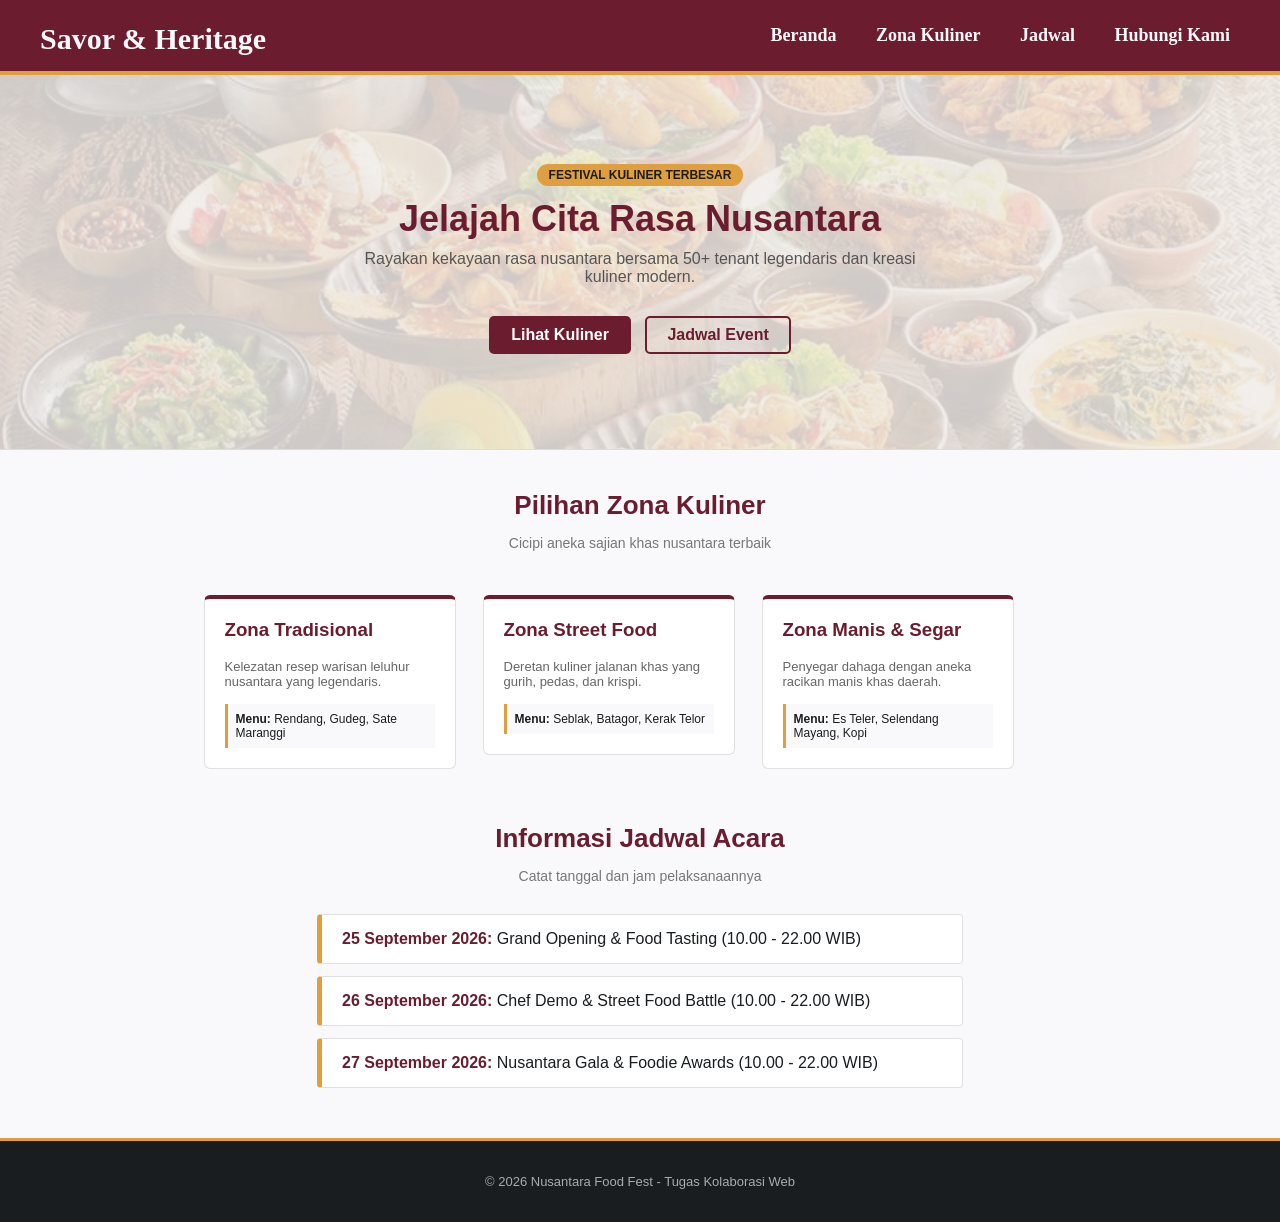
==== index.html @ eec051f6 "branch landing page" ====
<!DOCTYPE html>
<html lang="id">
<head>
    <meta charset="UTF-8">
    <title>Nusantara Food Fest 2026</title>
    <style>
        /* CSS Dasar sesuai materi slide */
        body {
            font-family: Arial, sans-serif;
            background-color: #F9F9FB;
            color: #1A1D20;
            margin: 0;
            padding: 0;
        }

        /* Navigasi */
        .navbar {
            background-color: #6B1D2F;
            border-bottom: 4px solid #E09F3E;
            padding: 15px 40px;
            overflow: auto;
        }

        .logo {
    float: left;
    color: #F9F9FB;
    font-size: 30px;
    font-weight: bold;
    padding-top: 7px;
    font-family: 'Berkshire Swash', serif; 
}

       .menu {
    float: right;
    list-style: none;
    margin: 0;
    padding: 0;
    margin-top: 10px; 
}

        .menu li {
            display: inline-block;
            margin-left: 15px;
        }

        .menu li a {
    color: #F9F9FB;
    text-decoration: none;
    font-size: 18px;
    padding: 7px 10px;
    font-weight: bold; 
    font-family: 'Georgia', serif;
}

        .tombol-nav {
            color: #fafbfd !important;
            border-radius: 4px;
            font-weight: bold;
        }

        /* Area Banner Utama */
       .banner {
    text-align: center;
    /* Memberi lapisan warna krem transparan di atas gambar */
    background: linear-gradient(rgba(240, 236, 233, 0.85), rgba(240, 236, 233, 0.85)), 
                url('food.jpeg');
    background-size: cover;
    background-position: center;
    padding: 90px 20px;
    border-bottom: 1px solid #DDD;
}

        .badge {
            background-color: #E09F3E;
            color: #1A1D20;
            padding: 4px 12px;
            font-size: 12px;
            font-weight: bold;
            border-radius: 12px;
        }

        .banner h1 {
            color: #6B1D2F;
            font-size: 36px;
            margin: 15px 0 10px 0;
        }

        .banner p {
            color: #555;
            font-size: 16px;
            max-width: 600px;
            margin: 0 auto 25px auto;
        }

        .tombol-banner {
            display: inline-block;
            background-color: #6B1D2F;
            color: #FFFFFF;
            text-decoration: none;
            padding: 10px 22px;
            border-radius: 5px;
            font-weight: bold;
            margin: 5px;
        }

        .tombol-banner-outline {
            display: inline-block;
            border: 2px solid #6B1D2F;
            color: #6B1D2F;
            text-decoration: none;
            padding: 8px 20px;
            border-radius: 5px;
            font-weight: bold;
            margin: 5px;
        }

        /* Area Konten */
        .konten {
            max-width: 900px;
            margin: 40px auto;
            padding: 0 20px;
            text-align: center;
        }

        .judul-bagian {
            color: #6B1D2F;
            font-size: 26px;
            margin-bottom: 5px;
        }

        .subjudul {
            color: #777;
            font-size: 14px;
            margin-bottom: 30px;
        }

        /* Kartu Pilihan Makanan */
        .kartu-baris {
            overflow: auto;
        }

        .kartu {
            float: left;
            width: 28%;
            margin: 1.5%;
            background-color: #FFFFFF;
            border: 1px solid #E0E0E0;
            border-top: 4px solid #6B1D2F;
            border-radius: 6px;
            padding: 20px;
            text-align: left;
            box-sizing: border-box;
        }

        .kartu h3 {
            color: #6B1D2F;
            margin-top: 0;
        }

        .kartu p {
            font-size: 13px;
            color: #666;
        }

        .kartu-item {
            font-size: 12px;
            background-color: #F9F9FB;
            padding: 8px;
            border-left: 3px solid #E09F3E;
            margin-top: 15px;
        }

        /* Informasi Jadwal */
        .kotak-jadwal {
            background-color: #FFFFFF;
            border: 1px solid #E0E0E0;
            border-left: 5px solid #E09F3E;
            margin: 12px auto;
            padding: 15px 20px;
            max-width: 600px;
            text-align: left;
            border-radius: 4px;
        }

        .kotak-jadwal strong {
            color: #6B1D2F;
        }

        /* Footer */
        .footer {
            background-color: #1A1D20;
            color: #AAA;
            text-align: center;
            padding: 20px;
            font-size: 13px;
            margin-top: 50px;
            border-top: 3px solid #E09F3E;
        }
    </style>
</head>
<body>

    <!-- Navigasi -->
    <div class="navbar">
        <div class="logo">Savor & Heritage</div>
        <ul class="menu">
            <li><a href="#banner">Beranda</a></li>
            <li><a href="#kuliner">Zona Kuliner</a></li>
            <li><a href="#jadwal">Jadwal</a></li>
            <li><a href="contact.html" class="tombol-nav">Hubungi Kami</a></li>
        </ul>
    </div>

    <!-- Area Banner -->
    <div id="banner" class="banner">
        <span class="badge">FESTIVAL KULINER TERBESAR</span>
        <h1>Jelajah Cita Rasa Nusantara</h1>
        <p>Rayakan kekayaan rasa nusantara bersama 50+ tenant legendaris dan kreasi kuliner modern.</p>
        <div>
            <a href="#kuliner" class="tombol-banner">Lihat Kuliner</a>
            <a href="#jadwal" class="tombol-banner-outline">Jadwal Event</a>
        </div>
    </div>

    <!-- Zona Kuliner -->
    <div id="kuliner" class="konten">
        <h2 class="judul-bagian">Pilihan Zona Kuliner</h2>
        <p class="subjudul">Cicipi aneka sajian khas nusantara terbaik</p>

        <div class="kartu-baris">
            <div class="kartu">
                <h3>Zona Tradisional</h3>
                <p>Kelezatan resep warisan leluhur nusantara yang legendaris.</p>
                <div class="kartu-item"><strong>Menu:</strong> Rendang, Gudeg, Sate Maranggi</div>
            </div>

            <div class="kartu">
                <h3>Zona Street Food</h3>
                <p>Deretan kuliner jalanan khas yang gurih, pedas, dan krispi.</p>
                <div class="kartu-item"><strong>Menu:</strong> Seblak, Batagor, Kerak Telor</div>
            </div>

            <div class="kartu">
                <h3>Zona Manis & Segar</h3>
                <p>Penyegar dahaga dengan aneka racikan manis khas daerah.</p>
                <div class="kartu-item"><strong>Menu:</strong> Es Teler, Selendang Mayang, Kopi</div>
            </div>
        </div>
    </div>

    <!-- Jadwal Acara -->
    <div id="jadwal" class="konten">
        <h2 class="judul-bagian">Informasi Jadwal Acara</h2>
        <p class="subjudul">Catat tanggal dan jam pelaksanaannya</p>

        <div class="kotak-jadwal">
            <strong>25 September 2026:</strong> Grand Opening & Food Tasting (10.00 - 22.00 WIB)
        </div>
        <div class="kotak-jadwal">
            <strong>26 September 2026:</strong> Chef Demo & Street Food Battle (10.00 - 22.00 WIB)
        </div>
        <div class="kotak-jadwal">
            <strong>27 September 2026:</strong> Nusantara Gala & Foodie Awards (10.00 - 22.00 WIB)
        </div>
    </div>

    <!-- Footer -->
    <div class="footer">
        <p>&copy; 2026 Nusantara Food Fest - Tugas Kolaborasi Web</p>
    </div>

</body>
</html>
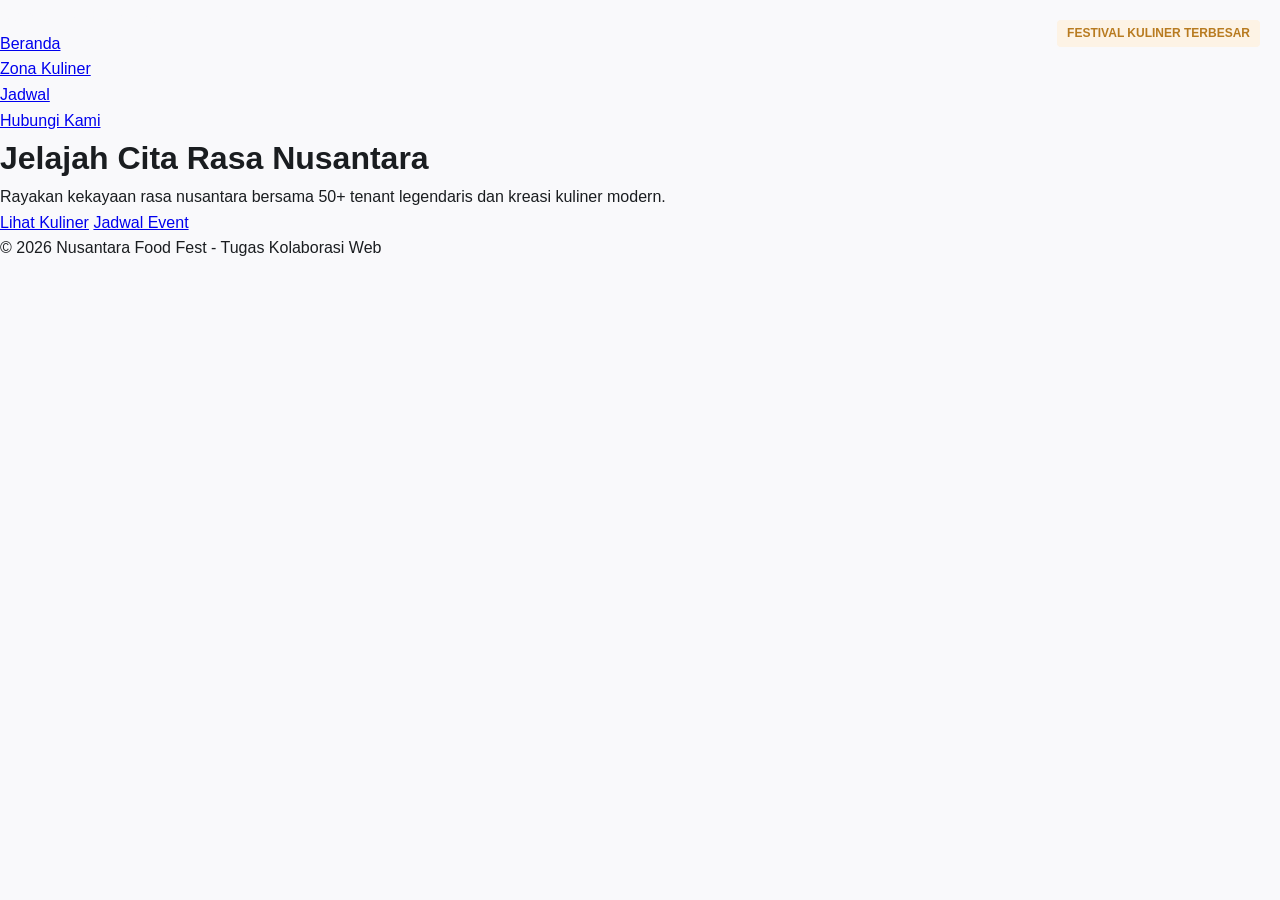
==== commit 2af61d5a: "pemisahan file HTML dan CSS" ====
--- a/index.html
+++ b/index.html
@@ -2,201 +2,9 @@
 <html lang="id">
 <head>
     <meta charset="UTF-8">
-    <title>Nusantara Food Fest 2026</title>
-    <style>
-        /* CSS Dasar sesuai materi slide */
-        body {
-            font-family: Arial, sans-serif;
-            background-color: #F9F9FB;
-            color: #1A1D20;
-            margin: 0;
-            padding: 0;
-        }
-
-        /* Navigasi */
-        .navbar {
-            background-color: #6B1D2F;
-            border-bottom: 4px solid #E09F3E;
-            padding: 15px 40px;
-            overflow: auto;
-        }
-
-        .logo {
-    float: left;
-    color: #F9F9FB;
-    font-size: 30px;
-    font-weight: bold;
-    padding-top: 7px;
-    font-family: 'Berkshire Swash', serif; 
-}
-
-       .menu {
-    float: right;
-    list-style: none;
-    margin: 0;
-    padding: 0;
-    margin-top: 10px; 
-}
-
-        .menu li {
-            display: inline-block;
-            margin-left: 15px;
-        }
-
-        .menu li a {
-    color: #F9F9FB;
-    text-decoration: none;
-    font-size: 18px;
-    padding: 7px 10px;
-    font-weight: bold; 
-    font-family: 'Georgia', serif;
-}
-
-        .tombol-nav {
-            color: #fafbfd !important;
-            border-radius: 4px;
-            font-weight: bold;
-        }
-
-        /* Area Banner Utama */
-       .banner {
-    text-align: center;
-    /* Memberi lapisan warna krem transparan di atas gambar */
-    background: linear-gradient(rgba(240, 236, 233, 0.85), rgba(240, 236, 233, 0.85)), 
-                url('food.jpeg');
-    background-size: cover;
-    background-position: center;
-    padding: 90px 20px;
-    border-bottom: 1px solid #DDD;
-}
-
-        .badge {
-            background-color: #E09F3E;
-            color: #1A1D20;
-            padding: 4px 12px;
-            font-size: 12px;
-            font-weight: bold;
-            border-radius: 12px;
-        }
-
-        .banner h1 {
-            color: #6B1D2F;
-            font-size: 36px;
-            margin: 15px 0 10px 0;
-        }
-
-        .banner p {
-            color: #555;
-            font-size: 16px;
-            max-width: 600px;
-            margin: 0 auto 25px auto;
-        }
-
-        .tombol-banner {
-            display: inline-block;
-            background-color: #6B1D2F;
-            color: #FFFFFF;
-            text-decoration: none;
-            padding: 10px 22px;
-            border-radius: 5px;
-            font-weight: bold;
-            margin: 5px;
-        }
-
-        .tombol-banner-outline {
-            display: inline-block;
-            border: 2px solid #6B1D2F;
-            color: #6B1D2F;
-            text-decoration: none;
-            padding: 8px 20px;
-            border-radius: 5px;
-            font-weight: bold;
-            margin: 5px;
-        }
-
-        /* Area Konten */
-        .konten {
-            max-width: 900px;
-            margin: 40px auto;
-            padding: 0 20px;
-            text-align: center;
-        }
-
-        .judul-bagian {
-            color: #6B1D2F;
-            font-size: 26px;
-            margin-bottom: 5px;
-        }
-
-        .subjudul {
-            color: #777;
-            font-size: 14px;
-            margin-bottom: 30px;
-        }
-
-        /* Kartu Pilihan Makanan */
-        .kartu-baris {
-            overflow: auto;
-        }
-
-        .kartu {
-            float: left;
-            width: 28%;
-            margin: 1.5%;
-            background-color: #FFFFFF;
-            border: 1px solid #E0E0E0;
-            border-top: 4px solid #6B1D2F;
-            border-radius: 6px;
-            padding: 20px;
-            text-align: left;
-            box-sizing: border-box;
-        }
-
-        .kartu h3 {
-            color: #6B1D2F;
-            margin-top: 0;
-        }
-
-        .kartu p {
-            font-size: 13px;
-            color: #666;
-        }
-
-        .kartu-item {
-            font-size: 12px;
-            background-color: #F9F9FB;
-            padding: 8px;
-            border-left: 3px solid #E09F3E;
-            margin-top: 15px;
-        }
-
-        /* Informasi Jadwal */
-        .kotak-jadwal {
-            background-color: #FFFFFF;
-            border: 1px solid #E0E0E0;
-            border-left: 5px solid #E09F3E;
-            margin: 12px auto;
-            padding: 15px 20px;
-            max-width: 600px;
-            text-align: left;
-            border-radius: 4px;
-        }
-
-        .kotak-jadwal strong {
-            color: #6B1D2F;
-        }
-
-        /* Footer */
-        .footer {
-            background-color: #1A1D20;
-            color: #AAA;
-            text-align: center;
-            padding: 20px;
-            font-size: 13px;
-            margin-top: 50px;
-            border-top: 3px solid #E09F3E;
-        }
-    </style>
+    <title>Beranda - Nusantara Food Fest 2026</title>
+    <!-- Menghubungkan ke file CSS terpisah -->
+    <link rel="stylesheet" href="style.css">
 </head>
 <body>
 
@@ -204,63 +12,21 @@
     <div class="navbar">
         <div class="logo">Savor & Heritage</div>
         <ul class="menu">
-            <li><a href="#banner">Beranda</a></li>
-            <li><a href="#kuliner">Zona Kuliner</a></li>
-            <li><a href="#jadwal">Jadwal</a></li>
+            <li><a href="index.html">Beranda</a></li>
+            <li><a href="kuliner.html">Zona Kuliner</a></li>
+            <li><a href="jadwal.html">Jadwal</a></li>
             <li><a href="contact.html" class="tombol-nav">Hubungi Kami</a></li>
         </ul>
     </div>
 
-    <!-- Area Banner -->
-    <div id="banner" class="banner">
+    <!-- Banner (Sekarang dibuat mengisi layar) -->
+    <div class="banner">
         <span class="badge">FESTIVAL KULINER TERBESAR</span>
         <h1>Jelajah Cita Rasa Nusantara</h1>
         <p>Rayakan kekayaan rasa nusantara bersama 50+ tenant legendaris dan kreasi kuliner modern.</p>
         <div>
-            <a href="#kuliner" class="tombol-banner">Lihat Kuliner</a>
-            <a href="#jadwal" class="tombol-banner-outline">Jadwal Event</a>
-        </div>
-    </div>
-
-    <!-- Zona Kuliner -->
-    <div id="kuliner" class="konten">
-        <h2 class="judul-bagian">Pilihan Zona Kuliner</h2>
-        <p class="subjudul">Cicipi aneka sajian khas nusantara terbaik</p>
-
-        <div class="kartu-baris">
-            <div class="kartu">
-                <h3>Zona Tradisional</h3>
-                <p>Kelezatan resep warisan leluhur nusantara yang legendaris.</p>
-                <div class="kartu-item"><strong>Menu:</strong> Rendang, Gudeg, Sate Maranggi</div>
-            </div>
-
-            <div class="kartu">
-                <h3>Zona Street Food</h3>
-                <p>Deretan kuliner jalanan khas yang gurih, pedas, dan krispi.</p>
-                <div class="kartu-item"><strong>Menu:</strong> Seblak, Batagor, Kerak Telor</div>
-            </div>
-
-            <div class="kartu">
-                <h3>Zona Manis & Segar</h3>
-                <p>Penyegar dahaga dengan aneka racikan manis khas daerah.</p>
-                <div class="kartu-item"><strong>Menu:</strong> Es Teler, Selendang Mayang, Kopi</div>
-            </div>
-        </div>
-    </div>
-
-    <!-- Jadwal Acara -->
-    <div id="jadwal" class="konten">
-        <h2 class="judul-bagian">Informasi Jadwal Acara</h2>
-        <p class="subjudul">Catat tanggal dan jam pelaksanaannya</p>
-
-        <div class="kotak-jadwal">
-            <strong>25 September 2026:</strong> Grand Opening & Food Tasting (10.00 - 22.00 WIB)
-        </div>
-        <div class="kotak-jadwal">
-            <strong>26 September 2026:</strong> Chef Demo & Street Food Battle (10.00 - 22.00 WIB)
-        </div>
-        <div class="kotak-jadwal">
-            <strong>27 September 2026:</strong> Nusantara Gala & Foodie Awards (10.00 - 22.00 WIB)
+            <a href="kuliner.html" class="tombol-banner">Lihat Kuliner</a>
+            <a href="jadwal.html" class="tombol-banner-outline">Jadwal Event</a>
         </div>
     </div>
 
--- a/style.css
+++ b/style.css
@@ -0,0 +1,265 @@
+* {
+    margin: 0;
+    padding: 0;
+    box-sizing: border-box;
+    scroll-behavior: smooth;
+}
+
+body {
+    font-family: 'Segoe UI', -apple-system, BlinkMacSystemFont, Roboto, sans-serif;
+    background-color: #F9F9FB;
+    color: #1A1D20;
+    line-height: 1.6;
+}
+
+/* Header & Navigasi Sticky */
+header {
+    position: sticky;
+    top: 0;
+    z-index: 100;
+    background-color: #6B1D2F;
+    border-bottom: 3px solid #E09F3E;
+    box-shadow: 0 4px 15px rgba(0, 0, 0, 0.1);
+}
+
+.nav-container {
+    max-width: 1050px;
+    margin: 0 auto;
+    padding: 16px 24px;
+    display: flex;
+    justify-content: space-between;
+    align-items: center;
+}
+
+.logo {
+    font-weight: 800;
+    color: #F9F9FB;
+    letter-spacing: 1.5px;
+    font-size: 1.2rem;
+}
+
+nav ul {
+    display: flex;
+    list-style: none;
+    gap: 16px;
+    align-items: center;
+}
+
+nav ul li a {
+    color: #F9F9FB;
+    text-decoration: none;
+    font-size: 0.95rem;
+    font-weight: 500;
+    padding: 6px 12px;
+    transition: 0.2s ease;
+}
+
+nav ul li a:hover {
+    color: #E09F3E;
+}
+
+.nav-btn {
+    background-color: #E09F3E !important;
+    color: #1A1D20 !important;
+    border-radius: 6px;
+    font-weight: 600;
+}
+
+/* Hero Section Besar */
+#hero {
+    text-align: center;
+    padding: 85px 20px;
+    background: linear-gradient(rgba(107, 29, 47, 0.04), rgba(107, 29, 47, 0.01));
+    border-bottom: 1px solid #E5E5EB;
+}
+
+.tagline {
+    display: inline-block;
+    background-color: #E09F3E;
+    color: #1A1D20;
+    padding: 5px 14px;
+    font-size: 0.8rem;
+    font-weight: 700;
+    border-radius: 20px;
+    letter-spacing: 1px;
+    margin-bottom: 16px;
+}
+
+#hero h1 {
+    font-size: 2.7rem;
+    color: #6B1D2F;
+    margin-bottom: 16px;
+    font-weight: 800;
+}
+
+#hero p {
+    font-size: 1.15rem;
+    color: #555;
+    max-width: 620px;
+    margin: 0 auto 30px auto;
+}
+
+.hero-actions {
+    display: flex;
+    justify-content: center;
+    gap: 16px;
+}
+
+.btn-primary, .btn-secondary {
+    text-decoration: none;
+    padding: 12px 26px;
+    border-radius: 6px;
+    font-weight: 600;
+    font-size: 0.95rem;
+    transition: 0.2s ease;
+}
+
+.btn-primary {
+    background-color: #6B1D2F;
+    color: #F9F9FB;
+}
+
+.btn-primary:hover {
+    background-color: #521523;
+}
+
+.btn-secondary {
+    background-color: transparent;
+    color: #1A1D20;
+    border: 2px solid #6B1D2F;
+}
+
+.btn-secondary:hover {
+    background-color: #6B1D2F;
+    color: #F9F9FB;
+}
+
+/* Kontainer Standar */
+.container {
+    max-width: 1050px;
+    margin: 60px auto;
+    padding: 0 20px;
+}
+
+.section-title {
+    text-align: center;
+    color: #6B1D2F;
+    font-size: 1.8rem;
+    margin-bottom: 6px;
+}
+
+.section-subtitle {
+    text-align: center;
+    color: #777;
+    margin-bottom: 36px;
+    font-size: 0.95rem;
+}
+
+/* Grid Kartu Makanan */
+.grid-cards {
+    display: grid;
+    grid-template-columns: repeat(auto-fit, minmax(280px, 1fr));
+    gap: 24px;
+}
+
+.card {
+    background: #FFFFFF;
+    padding: 28px;
+    border-radius: 12px;
+    border: 1px solid #ECECF0;
+    box-shadow: 0 4px 18px rgba(0, 0, 0, 0.04);
+    display: flex;
+    flex-direction: column;
+    position: relative;
+    transition: transform 0.2s ease;
+}
+
+.card:hover {
+    transform: translateY(-5px);
+}
+
+.badge {
+    position: absolute;
+    top: 20px;
+    right: 20px;
+    background-color: #FDF3E5;
+    color: #B87B20;
+    font-size: 0.75rem;
+    font-weight: 700;
+    padding: 4px 10px;
+    border-radius: 4px;
+}
+
+.card h3 {
+    color: #6B1D2F;
+    font-size: 1.25rem;
+    margin-bottom: 10px;
+    margin-top: 8px;
+}
+
+.card p {
+    font-size: 0.9rem;
+    color: #666;
+    margin-bottom: 18px;
+}
+
+.card-items {
+    margin-top: auto;
+    padding-top: 14px;
+    border-top: 1px dashed #E5E5EB;
+    font-size: 0.85rem;
+    color: #1A1D20;
+    font-weight: 500;
+}
+
+/* Timeline Layout */
+.timeline-box {
+    display: flex;
+    flex-direction: column;
+    gap: 16px;
+    max-width: 700px;
+    margin: 0 auto;
+}
+
+.timeline-item {
+    background: #FFFFFF;
+    border: 1px solid #ECECF0;
+    border-left: 4px solid #E09F3E;
+    padding: 18px 24px;
+    border-radius: 8px;
+    display: flex;
+    align-items: center;
+    justify-content: space-between;
+}
+
+.time-date {
+    background-color: #6B1D2F;
+    color: #F9F9FB;
+    padding: 8px 14px;
+    border-radius: 6px;
+    font-weight: 700;
+    font-size: 0.9rem;
+    text-align: center;
+}
+
+.time-detail h4 {
+    color: #1A1D20;
+    font-size: 1.05rem;
+    margin-bottom: 4px;
+}
+
+.time-detail p {
+    color: #777;
+    font-size: 0.85rem;
+}
+
+/* Footer */
+footer {
+    text-align: center;
+    padding: 24px;
+    background-color: #1A1D20;
+    color: #999;
+    font-size: 0.85rem;
+    border-top: 3px solid #E09F3E;
+    margin-top: 70px;
+}
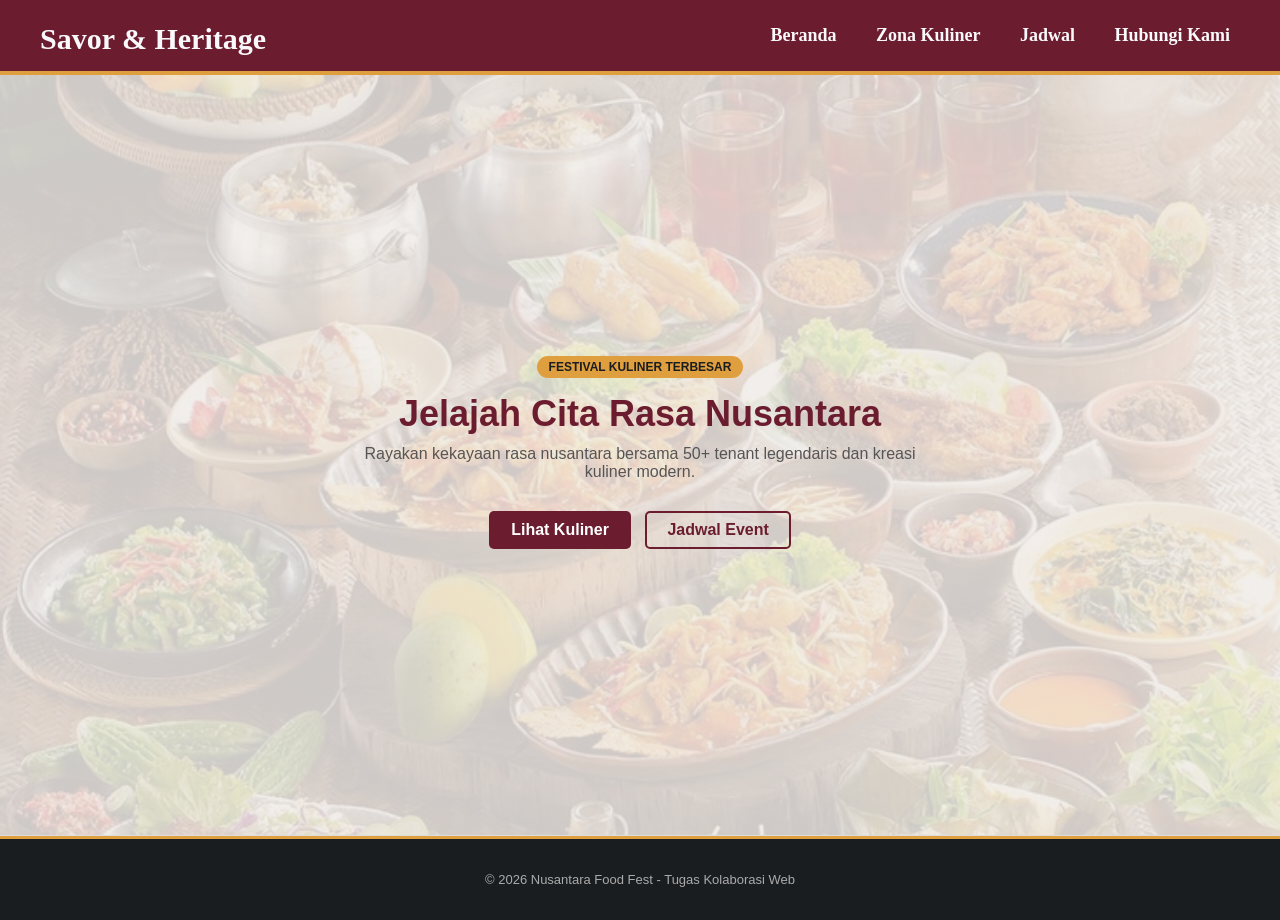
==== commit d062d8ab: "Refactor  in index.html for clarity" ====
--- a/index.html
+++ b/index.html
@@ -3,7 +3,7 @@
 <head>
     <meta charset="UTF-8">
     <title>Beranda - Nusantara Food Fest 2026</title>
-    <!-- Menghubungkan ke file CSS terpisah -->
+    
     <link rel="stylesheet" href="style.css">
 </head>
 <body>
@@ -19,7 +19,7 @@
         </ul>
     </div>
 
-    <!-- Banner (Sekarang dibuat mengisi layar) -->
+    <!-- Banner -->
     <div class="banner">
         <span class="badge">FESTIVAL KULINER TERBESAR</span>
         <h1>Jelajah Cita Rasa Nusantara</h1>
@@ -36,4 +36,4 @@
     </div>
 
 </body>
-</html>+</html>
--- a/style.css
+++ b/style.css
@@ -1,265 +1,193 @@
-* {
+
+body {
+    font-family: Arial, sans-serif;
+    background-color: #F9F9FB;
+    color: #1A1D20;
     margin: 0;
     padding: 0;
-    box-sizing: border-box;
-    scroll-behavior: smooth;
 }
 
-body {
-    font-family: 'Segoe UI', -apple-system, BlinkMacSystemFont, Roboto, sans-serif;
-    background-color: #F9F9FB;
-    color: #1A1D20;
-    line-height: 1.6;
-}
-
-/* Header & Navigasi Sticky */
-header {
-    position: sticky;
-    top: 0;
-    z-index: 100;
+.navbar {
     background-color: #6B1D2F;
-    border-bottom: 3px solid #E09F3E;
-    box-shadow: 0 4px 15px rgba(0, 0, 0, 0.1);
-}
-
-.nav-container {
-    max-width: 1050px;
-    margin: 0 auto;
-    padding: 16px 24px;
-    display: flex;
-    justify-content: space-between;
-    align-items: center;
+    border-bottom: 4px solid #E09F3E;
+    padding: 15px 40px;
+    overflow: auto;
 }
 
 .logo {
-    font-weight: 800;
+    float: left;
     color: #F9F9FB;
-    letter-spacing: 1.5px;
-    font-size: 1.2rem;
+    font-size: 30px;
+    font-weight: bold;
+    padding-top: 7px;
+    font-family: 'Berkshire Swash', serif; 
 }
 
-nav ul {
-    display: flex;
+.menu {
+    float: right;
     list-style: none;
-    gap: 16px;
-    align-items: center;
+    margin: 0;
+    padding: 0;
+    margin-top: 10px; 
 }
 
-nav ul li a {
+.menu li {
+    display: inline-block;
+    margin-left: 15px;
+}
+
+.menu li a {
     color: #F9F9FB;
     text-decoration: none;
-    font-size: 0.95rem;
-    font-weight: 500;
-    padding: 6px 12px;
-    transition: 0.2s ease;
+    font-size: 18px;
+    padding: 7px 10px;
+    font-weight: bold; 
+    font-family: 'Georgia', serif;
 }
 
-nav ul li a:hover {
-    color: #E09F3E;
+.tombol-nav {
+    color: #fafbfd !important;
+    border-radius: 4px;
+    font-weight: bold;
 }
 
-.nav-btn {
-    background-color: #E09F3E !important;
-    color: #1A1D20 !important;
-    border-radius: 6px;
-    font-weight: 600;
-}
-
-/* Hero Section Besar */
-#hero {
+.banner {
     text-align: center;
-    padding: 85px 20px;
-    background: linear-gradient(rgba(107, 29, 47, 0.04), rgba(107, 29, 47, 0.01));
-    border-bottom: 1px solid #E5E5EB;
-}
-
-.tagline {
-    display: inline-block;
-    background-color: #E09F3E;
-    color: #1A1D20;
-    padding: 5px 14px;
-    font-size: 0.8rem;
-    font-weight: 700;
-    border-radius: 20px;
-    letter-spacing: 1px;
-    margin-bottom: 16px;
-}
-
-#hero h1 {
-    font-size: 2.7rem;
-    color: #6B1D2F;
-    margin-bottom: 16px;
-    font-weight: 800;
-}
-
-#hero p {
-    font-size: 1.15rem;
-    color: #555;
-    max-width: 620px;
-    margin: 0 auto 30px auto;
-}
-
-.hero-actions {
-    display: flex;
-    justify-content: center;
-    gap: 16px;
-}
-
-.btn-primary, .btn-secondary {
-    text-decoration: none;
-    padding: 12px 26px;
-    border-radius: 6px;
-    font-weight: 600;
-    font-size: 0.95rem;
-    transition: 0.2s ease;
-}
-
-.btn-primary {
-    background-color: #6B1D2F;
-    color: #F9F9FB;
-}
-
-.btn-primary:hover {
-    background-color: #521523;
-}
-
-.btn-secondary {
-    background-color: transparent;
-    color: #1A1D20;
-    border: 2px solid #6B1D2F;
-}
-
-.btn-secondary:hover {
-    background-color: #6B1D2F;
-    color: #F9F9FB;
-}
-
-/* Kontainer Standar */
-.container {
-    max-width: 1050px;
-    margin: 60px auto;
-    padding: 0 20px;
-}
-
-.section-title {
-    text-align: center;
-    color: #6B1D2F;
-    font-size: 1.8rem;
-    margin-bottom: 6px;
-}
-
-.section-subtitle {
-    text-align: center;
-    color: #777;
-    margin-bottom: 36px;
-    font-size: 0.95rem;
-}
-
-/* Grid Kartu Makanan */
-.grid-cards {
-    display: grid;
-    grid-template-columns: repeat(auto-fit, minmax(280px, 1fr));
-    gap: 24px;
-}
-
-.card {
-    background: #FFFFFF;
-    padding: 28px;
-    border-radius: 12px;
-    border: 1px solid #ECECF0;
-    box-shadow: 0 4px 18px rgba(0, 0, 0, 0.04);
+    background: linear-gradient(rgba(240, 236, 233, 0.85), rgba(240, 236, 233, 0.85)), url('food.jpeg');
+    background-size: cover;
+    background-position: center;
+    min-height: calc(100vh - 180px); 
     display: flex;
     flex-direction: column;
-    position: relative;
-    transition: transform 0.2s ease;
-}
-
-.card:hover {
-    transform: translateY(-5px);
+    justify-content: center;
+    align-items: center;
+    padding: 20px;
+    border-bottom: 1px solid #DDD;
 }
 
 .badge {
-    position: absolute;
-    top: 20px;
-    right: 20px;
-    background-color: #FDF3E5;
-    color: #B87B20;
-    font-size: 0.75rem;
-    font-weight: 700;
-    padding: 4px 10px;
+    background-color: #E09F3E;
+    color: #1A1D20;
+    padding: 4px 12px;
+    font-size: 12px;
+    font-weight: bold;
+    border-radius: 12px;
+}
+
+.banner h1 {
+    color: #6B1D2F;
+    font-size: 36px;
+    margin: 15px 0 10px 0;
+}
+
+.banner p {
+    color: #555;
+    font-size: 16px;
+    max-width: 600px;
+    margin: 0 auto 25px auto;
+}
+
+.tombol-banner {
+    display: inline-block;
+    background-color: #6B1D2F;
+    color: #FFFFFF;
+    text-decoration: none;
+    padding: 10px 22px;
+    border-radius: 5px;
+    font-weight: bold;
+    margin: 5px;
+}
+
+.tombol-banner-outline {
+    display: inline-block;
+    border: 2px solid #6B1D2F;
+    color: #6B1D2F;
+    text-decoration: none;
+    padding: 8px 20px;
+    border-radius: 5px;
+    font-weight: bold;
+    margin: 5px;
+}
+
+
+.main-content {
+    min-height: calc(100vh - 200px);
+}
+
+.konten {
+    max-width: 900px;
+    margin: 40px auto;
+    padding: 0 20px;
+    text-align: center;
+}
+
+.judul-bagian {
+    color: #6B1D2F;
+    font-size: 26px;
+    margin-bottom: 5px;
+}
+
+.subjudul {
+    color: #777;
+    font-size: 14px;
+    margin-bottom: 30px;
+}
+
+.kartu-baris {
+    overflow: auto;
+}
+
+.kartu {
+    float: left;
+    width: 28%;
+    margin: 1.5%;
+    background-color: #FFFFFF;
+    border: 1px solid #E0E0E0;
+    border-top: 4px solid #6B1D2F;
+    border-radius: 6px;
+    padding: 20px;
+    text-align: left;
+    box-sizing: border-box;
+}
+
+.kartu h3 {
+    color: #6B1D2F;
+    margin-top: 0;
+}
+
+.kartu p {
+    font-size: 13px;
+    color: #666;
+}
+
+.kartu-item {
+    font-size: 12px;
+    background-color: #F9F9FB;
+    padding: 8px;
+    border-left: 3px solid #E09F3E;
+    margin-top: 15px;
+}
+
+.kotak-jadwal {
+    background-color: #FFFFFF;
+    border: 1px solid #E0E0E0;
+    border-left: 5px solid #E09F3E;
+    margin: 12px auto;
+    padding: 15px 20px;
+    max-width: 600px;
+    text-align: left;
     border-radius: 4px;
 }
 
-.card h3 {
+.kotak-jadwal strong {
     color: #6B1D2F;
-    font-size: 1.25rem;
-    margin-bottom: 10px;
-    margin-top: 8px;
 }
 
-.card p {
-    font-size: 0.9rem;
-    color: #666;
-    margin-bottom: 18px;
-}
-
-.card-items {
-    margin-top: auto;
-    padding-top: 14px;
-    border-top: 1px dashed #E5E5EB;
-    font-size: 0.85rem;
-    color: #1A1D20;
-    font-weight: 500;
-}
-
-/* Timeline Layout */
-.timeline-box {
-    display: flex;
-    flex-direction: column;
-    gap: 16px;
-    max-width: 700px;
-    margin: 0 auto;
-}
-
-.timeline-item {
-    background: #FFFFFF;
-    border: 1px solid #ECECF0;
-    border-left: 4px solid #E09F3E;
-    padding: 18px 24px;
-    border-radius: 8px;
-    display: flex;
-    align-items: center;
-    justify-content: space-between;
-}
-
-.time-date {
-    background-color: #6B1D2F;
-    color: #F9F9FB;
-    padding: 8px 14px;
-    border-radius: 6px;
-    font-weight: 700;
-    font-size: 0.9rem;
+.footer {
+    background-color: #1A1D20;
+    color: #AAA;
     text-align: center;
-}
-
-.time-detail h4 {
-    color: #1A1D20;
-    font-size: 1.05rem;
-    margin-bottom: 4px;
-}
-
-.time-detail p {
-    color: #777;
-    font-size: 0.85rem;
-}
-
-/* Footer */
-footer {
-    text-align: center;
-    padding: 24px;
-    background-color: #1A1D20;
-    color: #999;
-    font-size: 0.85rem;
+    padding: 20px;
+    font-size: 13px;
     border-top: 3px solid #E09F3E;
-    margin-top: 70px;
 }
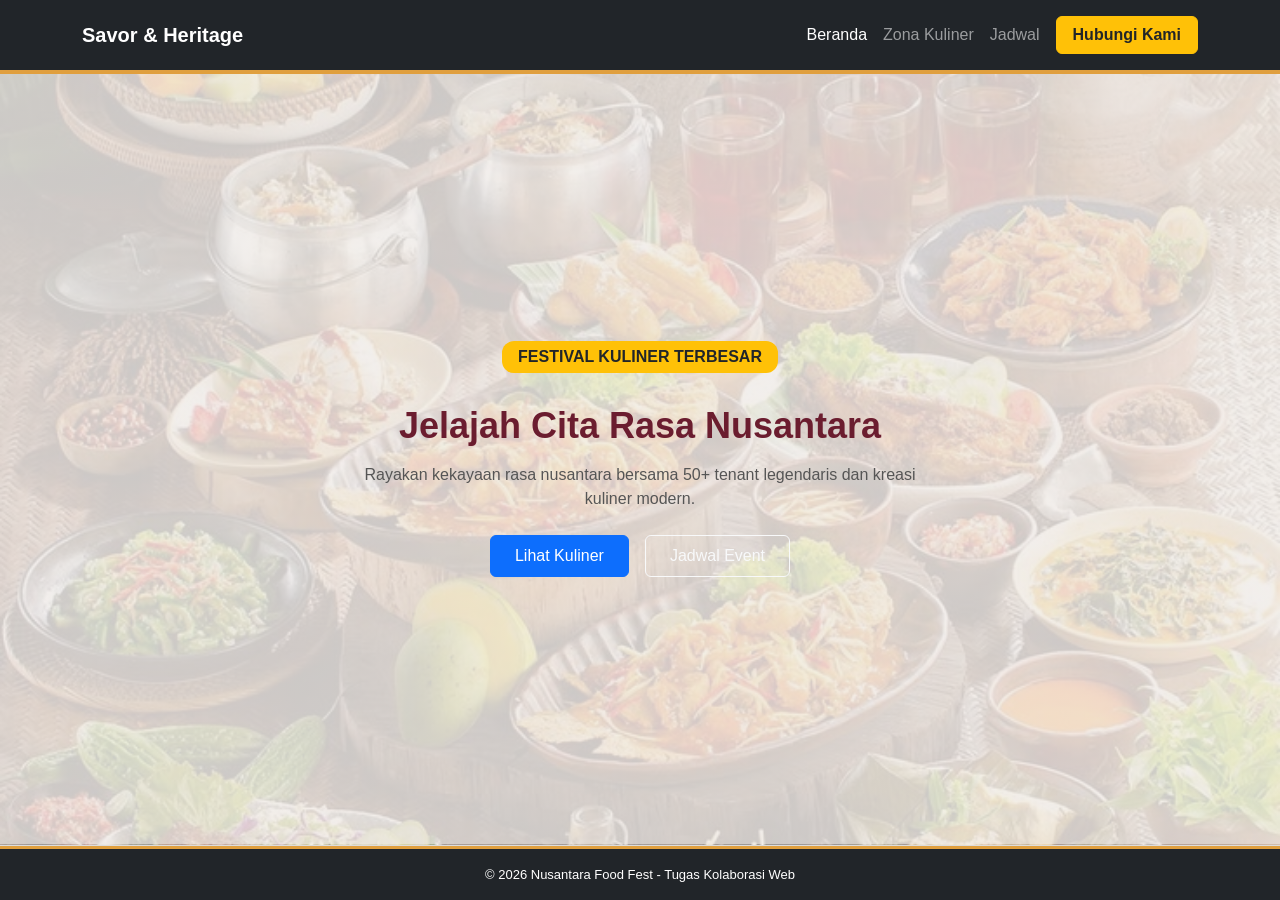
==== commit f9b2f2ed: "menambahkan navbar bootsrap" ====
--- a/index.html
+++ b/index.html
@@ -2,38 +2,64 @@
 <html lang="id">
 <head>
     <meta charset="UTF-8">
+    <meta name="viewport" content="width=device-width, initial-scale=1.0">
     <title>Beranda - Nusantara Food Fest 2026</title>
     
+ 
+    <link href="https://cdn.jsdelivr.net/npm/bootstrap@5.3.3/dist/css/bootstrap.min.css" rel="stylesheet">
     <link rel="stylesheet" href="style.css">
 </head>
 <body>
 
-    <!-- Navigasi -->
-    <div class="navbar">
-        <div class="logo">Savor & Heritage</div>
-        <ul class="menu">
-            <li><a href="index.html">Beranda</a></li>
-            <li><a href="kuliner.html">Zona Kuliner</a></li>
-            <li><a href="jadwal.html">Jadwal</a></li>
-            <li><a href="contact.html" class="tombol-nav">Hubungi Kami</a></li>
-        </ul>
-    </div>
+    <!-- Navigasi (Menggunakan Bootstrap Navbar) -->
+    <nav class="navbar navbar-expand-lg navbar-dark bg-dark sticky-top">
+        <div class="container">
+            <a class="navbar-brand fw-bold" href="index.html">Savor & Heritage</a>
+            
+     
+            <button class="navbar-toggler" type="button" data-bs-toggle="collapse" data-bs-target="#navbarNav">
+                <span class="navbar-toggler-icon"></span>
+            </button>
+            
+          
+            <div class="collapse navbar-collapse" id="navbarNav">
+                <ul class="navbar-nav ms-auto align-items-lg-center">
+                    <li class="nav-item">
+                        <a class="nav-link active" href="index.html">Beranda</a>
+                    </li>
+                    <li class="nav-item">
+                        <a class="nav-link" href="kuliner.html">Zona Kuliner</a>
+                    </li>
+                    <li class="nav-item">
+                        <a class="nav-link" href="jadwal.html">Jadwal</a>
+                    </li>
+                    <li class="nav-item ms-lg-2 mt-2 mt-lg-0">
+                        <a href="contact.html" class="btn btn-warning fw-bold text-dark px-3">Hubungi Kami</a>
+                    </li>
+                </ul>
+            </div>
+        </div>
+    </nav>
 
     <!-- Banner -->
-    <div class="banner">
-        <span class="badge">FESTIVAL KULINER TERBESAR</span>
-        <h1>Jelajah Cita Rasa Nusantara</h1>
-        <p>Rayakan kekayaan rasa nusantara bersama 50+ tenant legendaris dan kreasi kuliner modern.</p>
-        <div>
-            <a href="kuliner.html" class="tombol-banner">Lihat Kuliner</a>
-            <a href="jadwal.html" class="tombol-banner-outline">Jadwal Event</a>
+    <div class="banner text-center py-5">
+        <div class="container">
+            <span class="badge bg-warning text-dark mb-3 px-3 py-2 fs-6">FESTIVAL KULINER TERBESAR</span>
+            <h1 class="fw-bold mb-3">Jelajah Cita Rasa Nusantara</h1>
+            <p class="lead mb-4">Rayakan kekayaan rasa nusantara bersama 50+ tenant legendaris dan kreasi kuliner modern.</p>
+            <div class="d-flex justify-content-center gap-3">
+                <a href="kuliner.html" class="btn btn-primary px-4 py-2">Lihat Kuliner</a>
+                <a href="jadwal.html" class="btn btn-outline-light px-4 py-2">Jadwal Event</a>
+            </div>
         </div>
     </div>
 
     <!-- Footer -->
-    <div class="footer">
-        <p>&copy; 2026 Nusantara Food Fest - Tugas Kolaborasi Web</p>
+    <div class="footer bg-dark text-white text-center py-3">
+        <p class="mb-0">&copy; 2026 Nusantara Food Fest - Tugas Kolaborasi Web</p>
     </div>
+
+    <script src="https://cdn.jsdelivr.net/npm/bootstrap@5.3.3/dist/js/bootstrap.bundle.min.js"></script>
 
 </body>
 </html>
--- a/style.css
+++ b/style.css
@@ -1,10 +1,13 @@
-
 body {
     font-family: Arial, sans-serif;
     background-color: #F9F9FB;
     color: #1A1D20;
     margin: 0;
     padding: 0;
+
+    display: flex;
+    flex-direction: column;
+    min-height: 100vh;
 }
 
 .navbar {
@@ -56,7 +59,7 @@
     background: linear-gradient(rgba(240, 236, 233, 0.85), rgba(240, 236, 233, 0.85)), url('food.jpeg');
     background-size: cover;
     background-position: center;
-    min-height: calc(100vh - 180px); 
+    flex: 1; 
     display: flex;
     flex-direction: column;
     justify-content: center;
@@ -109,9 +112,8 @@
     margin: 5px;
 }
 
-
-.main-content {
-    min-height: calc(100vh - 200px);
+.main-content, .konten {
+    flex: 1;
 }
 
 .konten {
@@ -190,4 +192,5 @@
     padding: 20px;
     font-size: 13px;
     border-top: 3px solid #E09F3E;
-}+    margin-top: auto;
+}
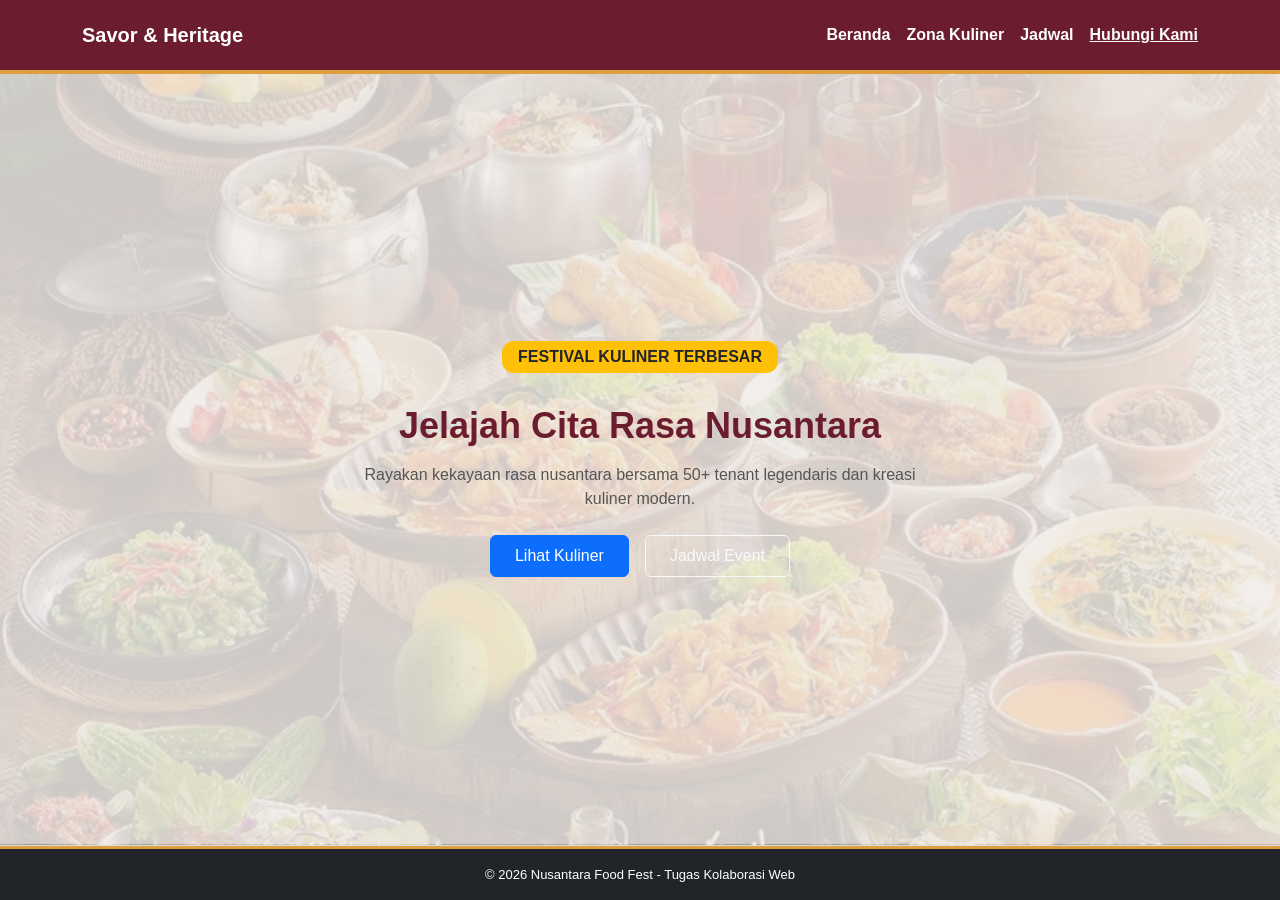
==== commit 2d87da28: "ubah warna beranda jdi warna awal" ====
--- a/index.html
+++ b/index.html
@@ -11,35 +11,34 @@
 </head>
 <body>
 
-    <!-- Navigasi (Menggunakan Bootstrap Navbar) -->
-    <nav class="navbar navbar-expand-lg navbar-dark bg-dark sticky-top">
-        <div class="container">
-            <a class="navbar-brand fw-bold" href="index.html">Savor & Heritage</a>
-            
-     
-            <button class="navbar-toggler" type="button" data-bs-toggle="collapse" data-bs-target="#navbarNav">
-                <span class="navbar-toggler-icon"></span>
-            </button>
-            
-          
-            <div class="collapse navbar-collapse" id="navbarNav">
-                <ul class="navbar-nav ms-auto align-items-lg-center">
-                    <li class="nav-item">
-                        <a class="nav-link active" href="index.html">Beranda</a>
-                    </li>
-                    <li class="nav-item">
-                        <a class="nav-link" href="kuliner.html">Zona Kuliner</a>
-                    </li>
-                    <li class="nav-item">
-                        <a class="nav-link" href="jadwal.html">Jadwal</a>
-                    </li>
-                    <li class="nav-item ms-lg-2 mt-2 mt-lg-0">
-                        <a href="contact.html" class="btn btn-warning fw-bold text-dark px-3">Hubungi Kami</a>
-                    </li>
-                </ul>
-            </div>
+<nav class="navbar navbar-expand-lg navbar-light sticky-top">
+    <div class="container">
+        <a class="navbar-brand fw-bold text-white" href="index.html">Savor & Heritage</a>
+        
+      
+        <button class="navbar-toggler" type="button" data-bs-toggle="collapse" data-bs-target="#navbarNav">
+            <span class="navbar-toggler-icon"></span>
+        </button>
+        
+        <!-- Navigasi -->
+        <div class="collapse navbar-collapse" id="navbarNav">
+            <ul class="navbar-nav ms-auto align-items-lg-center">
+                <li class="nav-item">
+                    <a class="nav-link text-white fw-semibold" href="index.html">Beranda</a>
+                </li>
+                <li class="nav-item">
+                    <a class="nav-link text-white fw-semibold" href="kuliner.html">Zona Kuliner</a>
+                </li>
+                <li class="nav-item">
+                    <a class="nav-link text-white fw-semibold" href="jadwal.html">Jadwal</a>
+                </li>
+                <li class="nav-item ms-lg-2 mt-2 mt-lg-0">
+                    <a href="contact.html" class="tombol-nav">Hubungi Kami</a>
+                </li>
+            </ul>
         </div>
-    </nav>
+    </div>
+</nav>
 
     <!-- Banner -->
     <div class="banner text-center py-5">
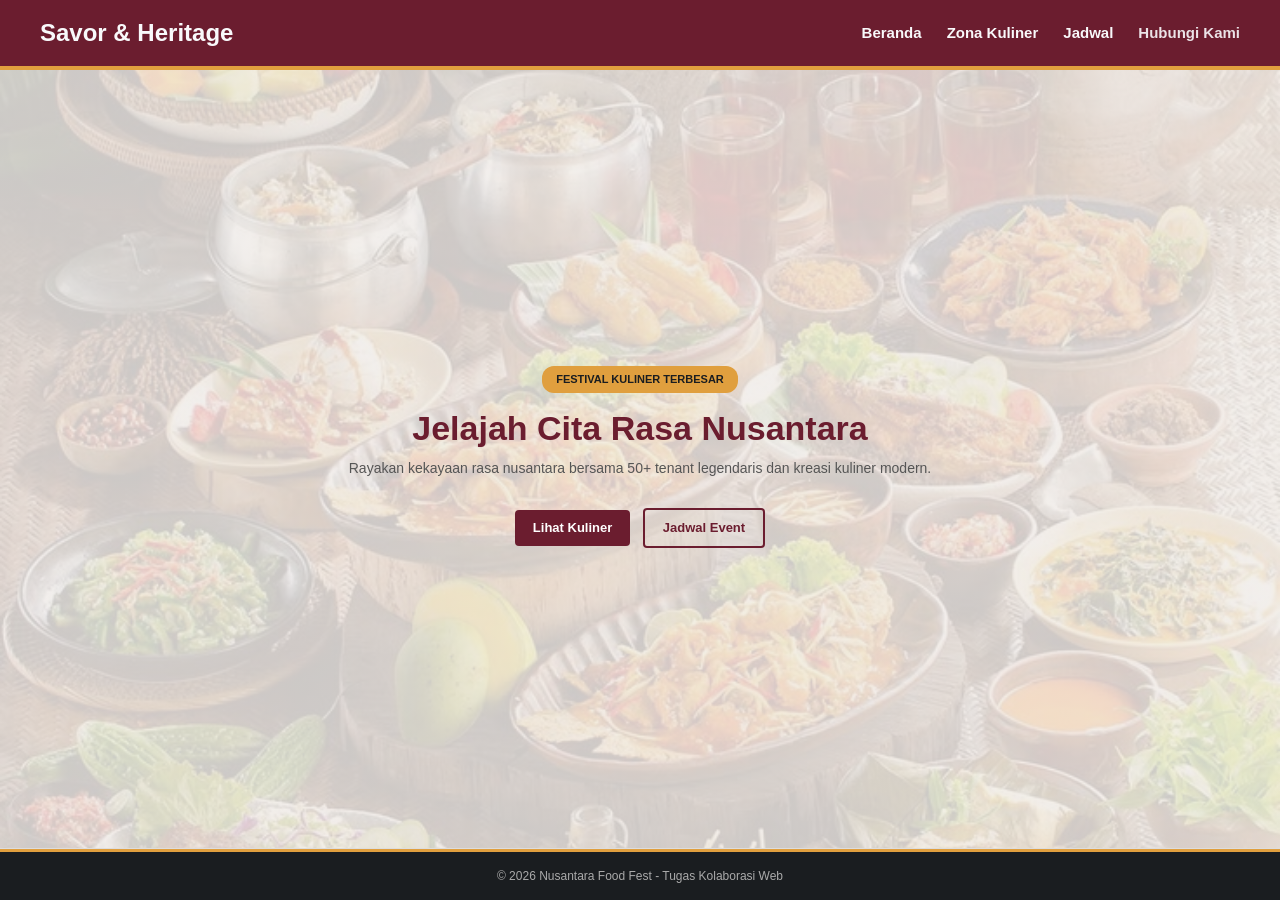
==== commit 7fdb229b: "Update title and navigation structure in index.html" ====
--- a/index.html
+++ b/index.html
@@ -3,62 +3,40 @@
 <head>
     <meta charset="UTF-8">
     <meta name="viewport" content="width=device-width, initial-scale=1.0">
-    <title>Beranda - Nusantara Food Fest 2026</title>
-    
+    <title>Savor & Heritage 2026</title>
  
     <link href="https://cdn.jsdelivr.net/npm/bootstrap@5.3.3/dist/css/bootstrap.min.css" rel="stylesheet">
     <link rel="stylesheet" href="style.css">
 </head>
 <body>
 
-<nav class="navbar navbar-expand-lg navbar-light sticky-top">
-    <div class="container">
-        <a class="navbar-brand fw-bold text-white" href="index.html">Savor & Heritage</a>
-        
-      
-        <button class="navbar-toggler" type="button" data-bs-toggle="collapse" data-bs-target="#navbarNav">
-            <span class="navbar-toggler-icon"></span>
-        </button>
-        
-        <!-- Navigasi -->
-        <div class="collapse navbar-collapse" id="navbarNav">
-            <ul class="navbar-nav ms-auto align-items-lg-center">
-                <li class="nav-item">
-                    <a class="nav-link text-white fw-semibold" href="index.html">Beranda</a>
-                </li>
-                <li class="nav-item">
-                    <a class="nav-link text-white fw-semibold" href="kuliner.html">Zona Kuliner</a>
-                </li>
-                <li class="nav-item">
-                    <a class="nav-link text-white fw-semibold" href="jadwal.html">Jadwal</a>
-                </li>
-                <li class="nav-item ms-lg-2 mt-2 mt-lg-0">
-                    <a href="contact.html" class="tombol-nav">Hubungi Kami</a>
-                </li>
-            </ul>
-        </div>
-    </div>
-</nav>
+    <!-- Navigasi -->
+    <nav class="navbar-custom">
+        <a href="index.html" class="logo">Savor & Heritage</a>
+        <ul class="menu">
+            <li><a href="index.html">Beranda</a></li>
+            <li><a href="kuliner.html">Zona Kuliner</a></li>
+            <li><a href="jadwal.html">Jadwal</a></li>
+            <li><a href="contact.html" class="tombol-nav">Hubungi Kami</a></li>
+        </ul>
+    </nav>
 
-    <!-- Banner -->
-    <div class="banner text-center py-5">
-        <div class="container">
-            <span class="badge bg-warning text-dark mb-3 px-3 py-2 fs-6">FESTIVAL KULINER TERBESAR</span>
-            <h1 class="fw-bold mb-3">Jelajah Cita Rasa Nusantara</h1>
-            <p class="lead mb-4">Rayakan kekayaan rasa nusantara bersama 50+ tenant legendaris dan kreasi kuliner modern.</p>
-            <div class="d-flex justify-content-center gap-3">
-                <a href="kuliner.html" class="btn btn-primary px-4 py-2">Lihat Kuliner</a>
-                <a href="jadwal.html" class="btn btn-outline-light px-4 py-2">Jadwal Event</a>
-            </div>
+    <!-- Banner Utama -->
+    <div class="banner">
+        <span class="badge-custom">FESTIVAL KULINER TERBESAR</span>
+        <h1>Jelajah Cita Rasa Nusantara</h1>
+        <p>Rayakan kekayaan rasa nusantara bersama 50+ tenant legendaris dan kreasi kuliner modern.</p>
+        <div>
+            <a href="kuliner.html" class="tombol-banner">Lihat Kuliner</a>
+            <a href="jadwal.html" class="tombol-banner-outline">Jadwal Event</a>
         </div>
     </div>
 
     <!-- Footer -->
-    <div class="footer bg-dark text-white text-center py-3">
-        <p class="mb-0">&copy; 2026 Nusantara Food Fest - Tugas Kolaborasi Web</p>
+    <div class="footer">
+        <p>&copy; 2026 Nusantara Food Fest - Tugas Kolaborasi Web</p>
     </div>
 
     <script src="https://cdn.jsdelivr.net/npm/bootstrap@5.3.3/dist/js/bootstrap.bundle.min.js"></script>
-
 </body>
 </html>
--- a/style.css
+++ b/style.css
@@ -4,54 +4,45 @@
     color: #1A1D20;
     margin: 0;
     padding: 0;
-
     display: flex;
     flex-direction: column;
     min-height: 100vh;
 }
 
-.navbar {
+.navbar-custom {
     background-color: #6B1D2F;
     border-bottom: 4px solid #E09F3E;
     padding: 15px 40px;
-    overflow: auto;
+    display: flex;
+    justify-content: space-between;
+    align-items: center;
 }
 
 .logo {
-    float: left;
     color: #F9F9FB;
-    font-size: 30px;
-    font-weight: bold;
-    padding-top: 7px;
-    font-family: 'Berkshire Swash', serif; 
+    font-size: 24px;
+    font-weight: bold;
+    text-decoration: none;
 }
 
 .menu {
-    float: right;
     list-style: none;
     margin: 0;
     padding: 0;
-    margin-top: 10px; 
-}
-
-.menu li {
-    display: inline-block;
-    margin-left: 15px;
+    display: flex;
+    gap: 25px;
 }
 
 .menu li a {
     color: #F9F9FB;
     text-decoration: none;
-    font-size: 18px;
-    padding: 7px 10px;
-    font-weight: bold; 
-    font-family: 'Georgia', serif;
-}
-
-.tombol-nav {
-    color: #fafbfd !important;
-    border-radius: 4px;
-    font-weight: bold;
+    font-size: 15px;
+    font-weight: bold;
+}
+
+.menu li a:hover, .tombol-nav {
+    color: #F9F9FB;
+    opacity: 0.9;
 }
 
 .banner {
@@ -60,56 +51,56 @@
     background-size: cover;
     background-position: center;
     flex: 1; 
-    display: flex;
-    flex-direction: column;
+    display: flex;               
+    flex-direction: column;      
     justify-content: center;
     align-items: center;
-    padding: 20px;
+    padding: 60px 20px;
     border-bottom: 1px solid #DDD;
 }
 
-.badge {
+.badge-custom {
     background-color: #E09F3E;
     color: #1A1D20;
-    padding: 4px 12px;
-    font-size: 12px;
+    padding: 5px 14px;
+    font-size: 11px;
     font-weight: bold;
     border-radius: 12px;
+    display: inline-block;
 }
 
 .banner h1 {
     color: #6B1D2F;
-    font-size: 36px;
+    font-size: 34px;
+    font-weight: bold;
     margin: 15px 0 10px 0;
 }
 
 .banner p {
     color: #555;
-    font-size: 16px;
+    font-size: 14px;
     max-width: 600px;
     margin: 0 auto 25px auto;
 }
 
+.tombol-banner, .tombol-banner-outline {
+    display: inline-block;
+    text-decoration: none;
+    padding: 8px 18px;
+    border-radius: 4px;
+    font-weight: bold;
+    font-size: 13px;
+    margin: 4px;
+}
+
 .tombol-banner {
-    display: inline-block;
     background-color: #6B1D2F;
     color: #FFFFFF;
-    text-decoration: none;
-    padding: 10px 22px;
-    border-radius: 5px;
-    font-weight: bold;
-    margin: 5px;
 }
 
 .tombol-banner-outline {
-    display: inline-block;
     border: 2px solid #6B1D2F;
     color: #6B1D2F;
-    text-decoration: none;
-    padding: 8px 20px;
-    border-radius: 5px;
-    font-weight: bold;
-    margin: 5px;
 }
 
 .main-content, .konten {
@@ -117,7 +108,7 @@
 }
 
 .konten {
-    max-width: 900px;
+    max-width: 1000px;
     margin: 40px auto;
     padding: 0 20px;
     text-align: center;
@@ -125,41 +116,50 @@
 
 .judul-bagian {
     color: #6B1D2F;
-    font-size: 26px;
+    font-size: 24px;
+    font-weight: bold;
     margin-bottom: 5px;
 }
 
 .subjudul {
     color: #777;
-    font-size: 14px;
+    font-size: 13px;
     margin-bottom: 30px;
 }
 
 .kartu-baris {
-    overflow: auto;
-}
-
-.kartu {
-    float: left;
-    width: 28%;
-    margin: 1.5%;
+    display: flex;               
+    justify-content: center;
+    gap: 20px;                   
+    flex-wrap: wrap;             
+}
+
+.kartu, .kartu-kontak {
+    flex: 1 1 280px;               
     background-color: #FFFFFF;
     border: 1px solid #E0E0E0;
     border-top: 4px solid #6B1D2F;
     border-radius: 6px;
-    padding: 20px;
+    padding: 25px 20px;
     text-align: left;
     box-sizing: border-box;
 }
 
-.kartu h3 {
+.kartu-kontak {
+    text-align: center;
+}
+
+.kartu h3, .kartu-kontak h3 {
     color: #6B1D2F;
     margin-top: 0;
-}
-
-.kartu p {
+    font-size: 18px;
+    font-weight: bold;
+}
+
+.kartu p, .kartu-kontak p {
     font-size: 13px;
     color: #666;
+    line-height: 1.5;
 }
 
 .kartu-item {
@@ -170,15 +170,27 @@
     margin-top: 15px;
 }
 
+.tombol-detail {
+    display: inline-block;
+    background-color: #6B1D2F;
+    color: #FFFFFF;
+    text-decoration: none;
+    padding: 8px 16px;
+    border-radius: 4px;
+    font-weight: bold;
+    font-size: 13px;
+}
+
 .kotak-jadwal {
     background-color: #FFFFFF;
     border: 1px solid #E0E0E0;
     border-left: 5px solid #E09F3E;
     margin: 12px auto;
     padding: 15px 20px;
-    max-width: 600px;
+    max-width: 650px;
     text-align: left;
     border-radius: 4px;
+    font-size: 13px;
 }
 
 .kotak-jadwal strong {
@@ -189,8 +201,34 @@
     background-color: #1A1D20;
     color: #AAA;
     text-align: center;
-    padding: 20px;
-    font-size: 13px;
+    padding: 15px;
+    font-size: 12px;
     border-top: 3px solid #E09F3E;
     margin-top: auto;
 }
+
+.footer p {
+    margin: 0;
+}
+
+@media (max-width: 768px) {
+    .navbar-custom {
+        flex-direction: column;
+        gap: 12px;
+        padding: 15px 20px;
+    }
+    
+    .menu {
+        flex-direction: column;
+        align-items: center;
+        gap: 10px;
+    }
+
+    .banner h1 {
+        font-size: 26px;
+    }
+
+    .kartu, .kartu-kontak {
+        flex: 1 1 100%;
+    }
+}
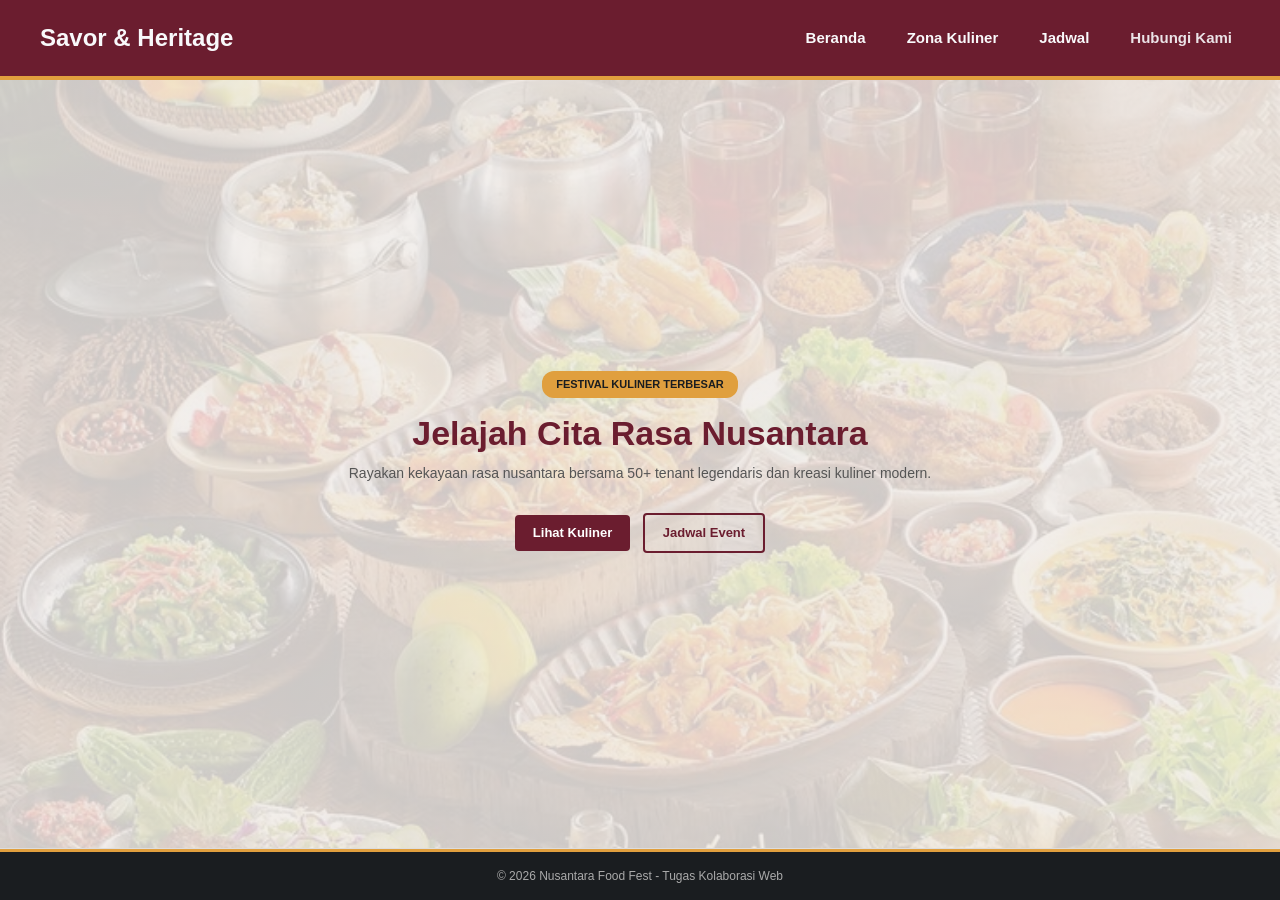
==== commit 77142b26: "Refactor navigation bar with Bootstrap classes" ====
--- a/index.html
+++ b/index.html
@@ -4,24 +4,33 @@
     <meta charset="UTF-8">
     <meta name="viewport" content="width=device-width, initial-scale=1.0">
     <title>Savor & Heritage 2026</title>
- 
+
     <link href="https://cdn.jsdelivr.net/npm/bootstrap@5.3.3/dist/css/bootstrap.min.css" rel="stylesheet">
     <link rel="stylesheet" href="style.css">
 </head>
 <body>
 
-    <!-- Navigasi -->
-    <nav class="navbar-custom">
-        <a href="index.html" class="logo">Savor & Heritage</a>
-        <ul class="menu">
-            <li><a href="index.html">Beranda</a></li>
-            <li><a href="kuliner.html">Zona Kuliner</a></li>
-            <li><a href="jadwal.html">Jadwal</a></li>
-            <li><a href="contact.html" class="tombol-nav">Hubungi Kami</a></li>
-        </ul>
+    <nav class="navbar navbar-expand-lg navbar-dark navbar-custom">
+        <div class="container-fluid px-0">
+        
+            <a href="index.html" class="logo navbar-brand fw-bold">Savor & Heritage</a>
+          
+            <button class="navbar-toggler" type="button" data-bs-toggle="collapse" data-bs-target="#navbarNav" aria-controls="navbarNav" aria-expanded="false" aria-label="Toggle navigation">
+                <span class="navbar-toggler-icon"></span>
+            </button>
+            
+            <!-- Menu Navigasi -->
+            <div class="collapse navbar-collapse justify-content-end" id="navbarNav">
+                <ul class="menu navbar-nav">
+                    <li class="nav-item"><a class="nav-link text-white" href="index.html">Beranda</a></li>
+                    <li class="nav-item"><a class="nav-link text-white" href="kuliner.html">Zona Kuliner</a></li>
+                    <li class="nav-item"><a class="nav-link text-white" href="jadwal.html">Jadwal</a></li>
+                    <li class="nav-item"><a class="nav-link text-white tombol-nav" href="contact.html">Hubungi Kami</a></li>
+                </ul>
+            </div>
+        </div>
     </nav>
 
-    <!-- Banner Utama -->
     <div class="banner">
         <span class="badge-custom">FESTIVAL KULINER TERBESAR</span>
         <h1>Jelajah Cita Rasa Nusantara</h1>
--- a/style.css
+++ b/style.css
@@ -10,16 +10,13 @@
 }
 
 .navbar-custom {
-    background-color: #6B1D2F;
+    background-color: #6B1D2F !important;
     border-bottom: 4px solid #E09F3E;
-    padding: 15px 40px;
-    display: flex;
-    justify-content: space-between;
-    align-items: center;
+    padding: 15px 40px !important;
 }
 
 .logo {
-    color: #F9F9FB;
+    color: #F9F9FB !important;
     font-size: 24px;
     font-weight: bold;
     text-decoration: none;
@@ -34,14 +31,14 @@
 }
 
 .menu li a {
-    color: #F9F9FB;
+    color: #F9F9FB !important;
     text-decoration: none;
     font-size: 15px;
     font-weight: bold;
 }
 
 .menu li a:hover, .tombol-nav {
-    color: #F9F9FB;
+    color: #F9F9FB !important;
     opacity: 0.9;
 }
 
@@ -211,21 +208,21 @@
     margin: 0;
 }
 
-@media (max-width: 768px) {
+@media (max-width: 991px) {
     .navbar-custom {
-        flex-direction: column;
-        gap: 12px;
-        padding: 15px 20px;
-    }
-    
+        padding: 15px 20px !important;
+    }
+
+    .navbar-collapse {
+        background-color: #6B1D2F !important;
+        padding: 15px 0;
+        margin-top: 10px;
+    }
+
     .menu {
         flex-direction: column;
         align-items: center;
-        gap: 10px;
-    }
-
-    .banner h1 {
-        font-size: 26px;
+        gap: 12px;
     }
 
     .kartu, .kartu-kontak {
